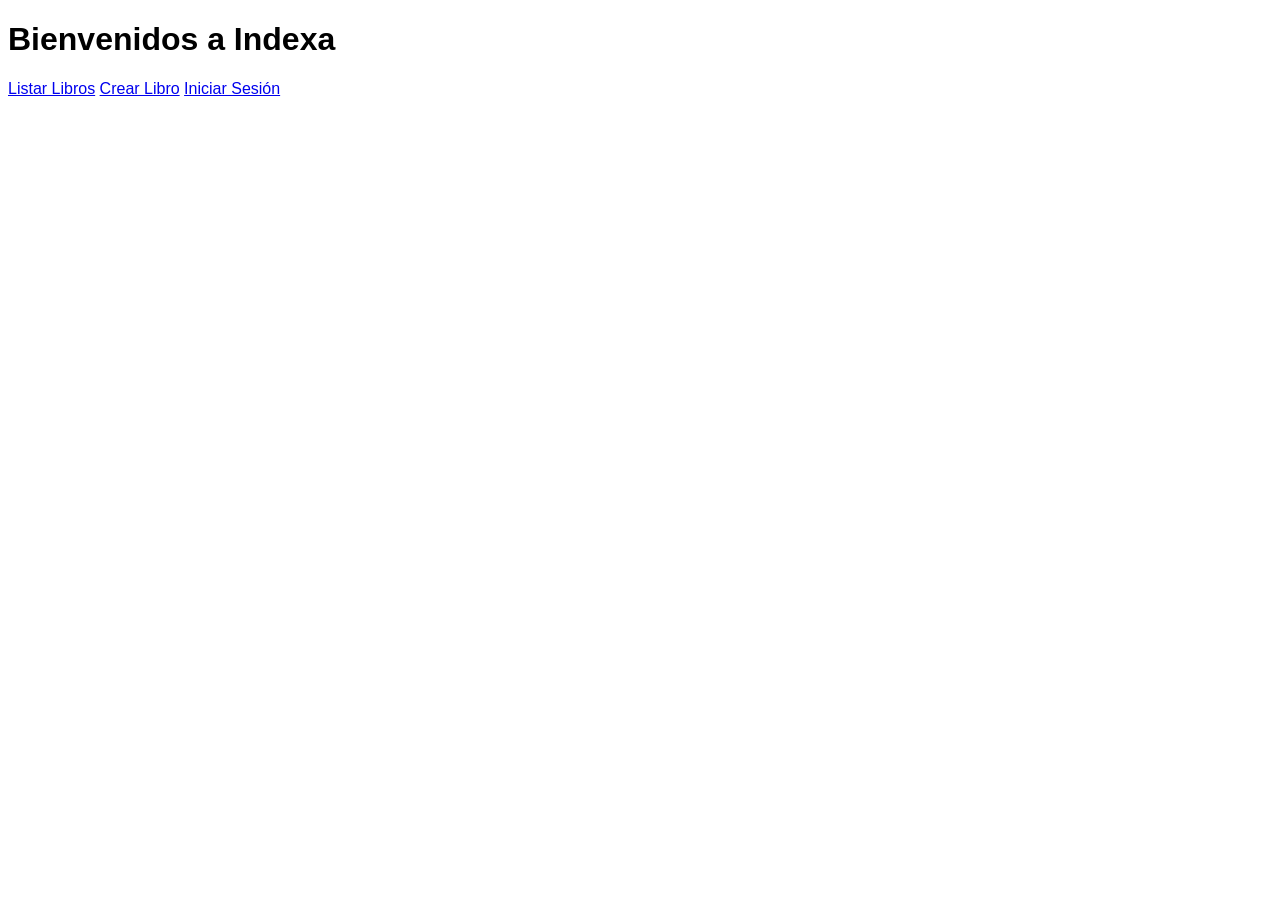
==== index.html @ 165e8159 "feat: :sparkles: Se agrega la funcionalidad de iniciar sesion" ====
<!doctype html>
<html lang="es">
  <head>
    <meta charset="UTF-8" />
    <meta name="viewport" content="width=device-width, initial-scale=1.0" />
    <link rel="stylesheet" href="css/main.css" />

    <title>Indexa</title>
  </head>
  <body>
    <h1>Bienvenidos a Indexa</h1>

    <a href="html/books.html">Listar Libros</a>
    <a href="html/create-books.html">Crear Libro</a>
    <a href="html/login.html">Iniciar Sesión</a>
  </body>
</html>
---- css/main.css ----
*,
**,
*::after,
*::before {
  margin: 0;
  padding: 0;
  box-sizing: border-box;
}

html {
  font-family: "Segoe UI", Tahoma, Geneva, Verdana, sans-serif;
  background: "#f5f5f5";
}
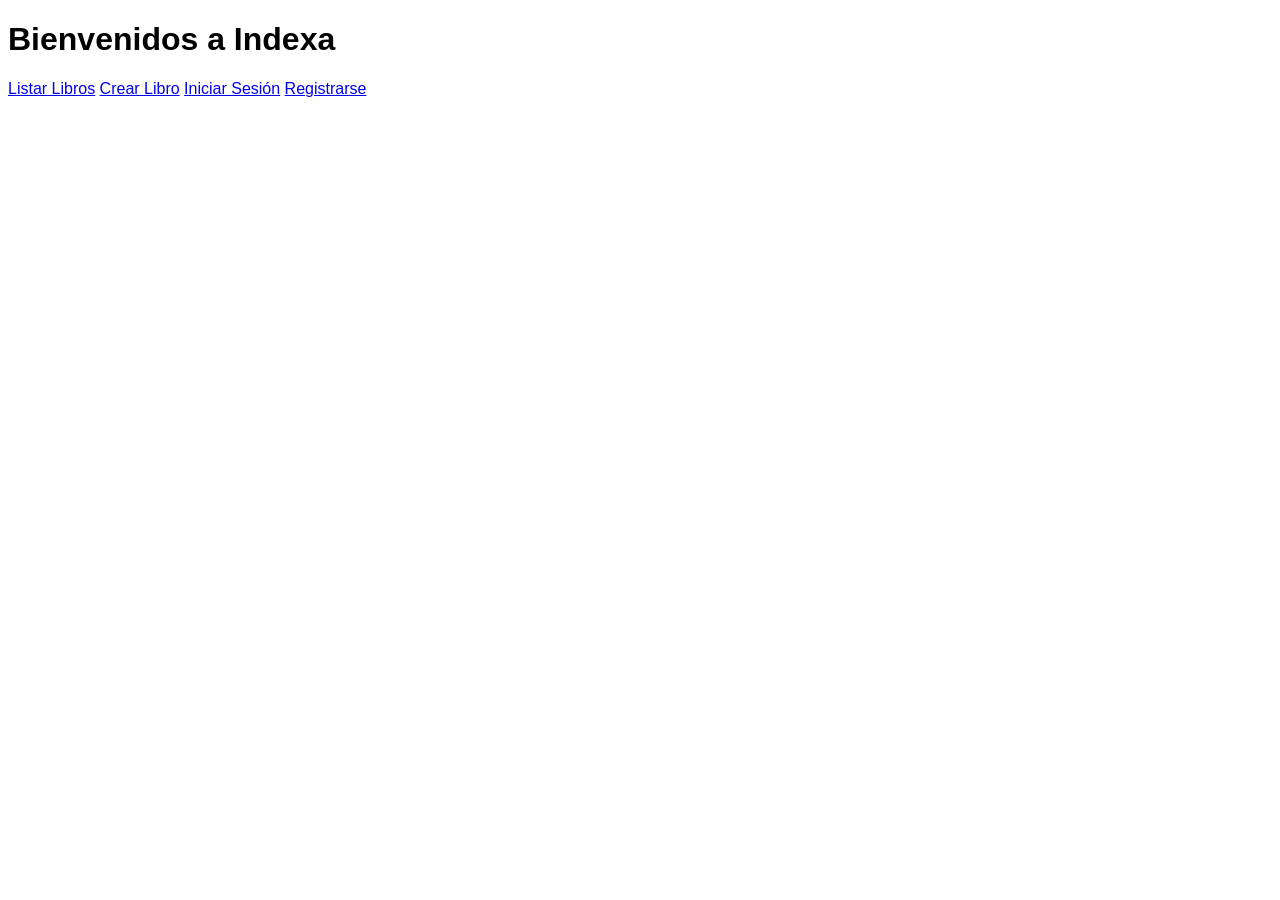
==== commit 91846ec2: "feat: :sparkles: Se agrega funcionalidad para registrar un usario. (#HU6)" ====
--- a/index.html
+++ b/index.html
@@ -13,5 +13,6 @@
     <a href="html/books.html">Listar Libros</a>
     <a href="html/create-books.html">Crear Libro</a>
     <a href="html/login.html">Iniciar Sesión</a>
+    <a href="html/register.html">Registrarse</a>
   </body>
 </html>
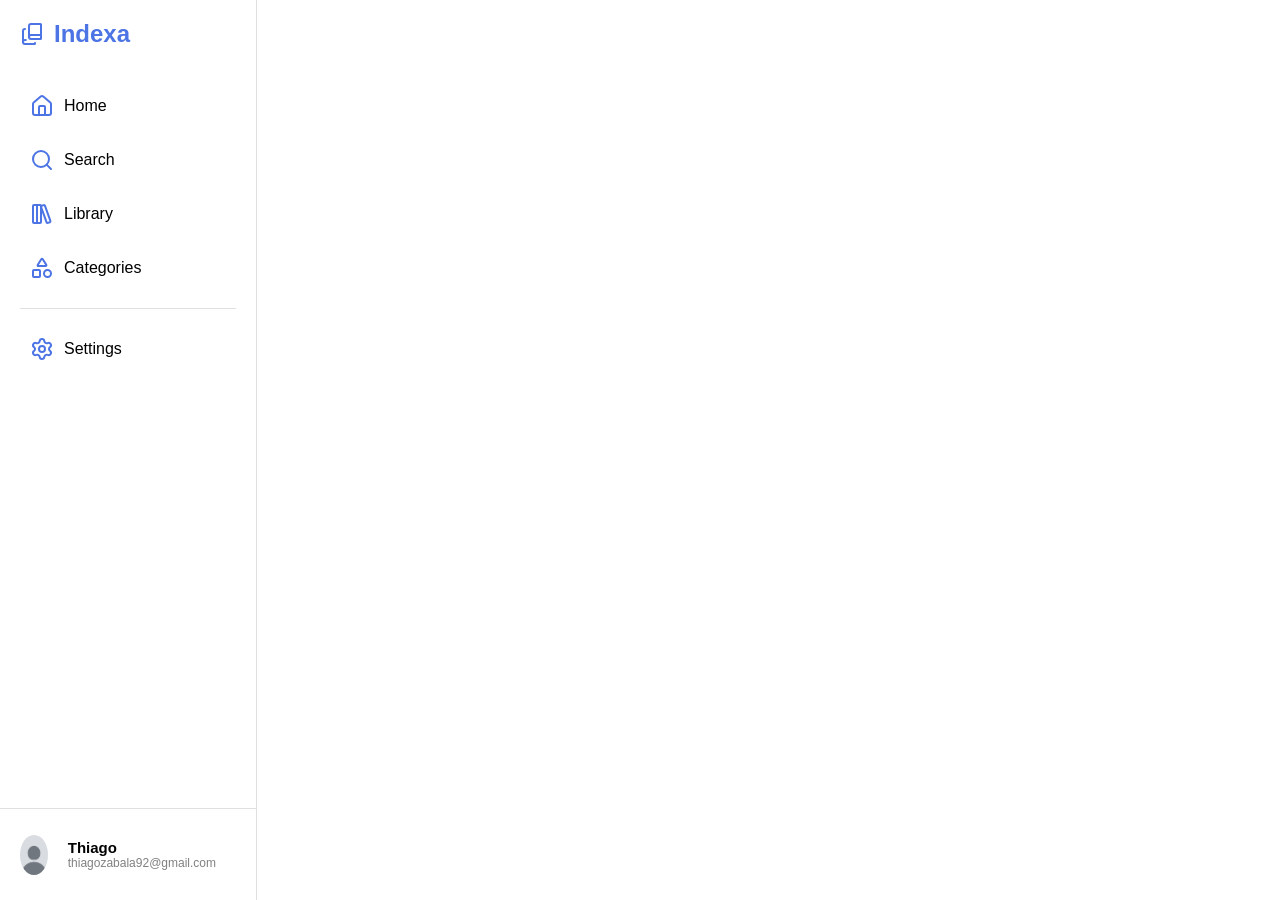
==== commit 0665c670: "feat: :sparkles: Se agarega boceto del sidebar" ====
--- a/index.html
+++ b/index.html
@@ -3,16 +3,63 @@
   <head>
     <meta charset="UTF-8" />
     <meta name="viewport" content="width=device-width, initial-scale=1.0" />
-    <link rel="stylesheet" href="css/main.css" />
+    <link rel="stylesheet" href="css/main.css"/>
+    <link rel="stylesheet" href="css/sidebar.css"/>
 
     <title>Indexa</title>
   </head>
   <body>
-    <h1>Bienvenidos a Indexa</h1>
+    
+    <aside>
+      <div class="topSider">
+        <div class="title">  
+          <svg xmlns="http://www.w3.org/2000/svg" width="24" height="24" viewBox="0 0 24 24" fill="none" stroke="currentColor" stroke-width="2" stroke-linecap="round" stroke-linejoin="round" class="lucide lucide-book-copy-icon lucide-book-copy"><path d="M5 7a2 2 0 0 0-2 2v11"/><path d="M5.803 18H5a2 2 0 0 0 0 4h9.5a.5.5 0 0 0 .5-.5V21"/><path d="M9 15V4a2 2 0 0 1 2-2h9.5a.5.5 0 0 1 .5.5v14a.5.5 0 0 1-.5.5H11a2 2 0 0 1 0-4h10"/></svg>    
+          <h2 id="mainTitle">Indexa</h2>
+        </div>
+        
+        <div class="sideButtons">
+          <ul>
+            <li>
+              <svg xmlns="http://www.w3.org/2000/svg" width="24" height="24" viewBox="0 0 24 24" fill="none" stroke="currentColor" stroke-width="2" stroke-linecap="round" stroke-linejoin="round" class="lucide lucide-house-icon lucide-house"><path d="M15 21v-8a1 1 0 0 0-1-1h-4a1 1 0 0 0-1 1v8"/><path d="M3 10a2 2 0 0 1 .709-1.528l7-6a2 2 0 0 1 2.582 0l7 6A2 2 0 0 1 21 10v9a2 2 0 0 1-2 2H5a2 2 0 0 1-2-2z"/></svg>
+              Home
+            </li>
+            <li>
+              <svg xmlns="http://www.w3.org/2000/svg" width="24" height="24" viewBox="0 0 24 24" fill="none" stroke="currentColor" stroke-width="2" stroke-linecap="round" stroke-linejoin="round" class="lucide lucide-search-icon lucide-search"><path d="m21 21-4.34-4.34"/><circle cx="11" cy="11" r="8"/></svg>
+              Search</li>
+            <li>
+              <svg xmlns="http://www.w3.org/2000/svg" width="24" height="24" viewBox="0 0 24 24" fill="none" stroke="currentColor" stroke-width="2" stroke-linecap="round" stroke-linejoin="round" class="lucide lucide-library-big-icon lucide-library-big"><rect width="8" height="18" x="3" y="3" rx="1"/><path d="M7 3v18"/><path d="M20.4 18.9c.2.5-.1 1.1-.6 1.3l-1.9.7c-.5.2-1.1-.1-1.3-.6L11.1 5.1c-.2-.5.1-1.1.6-1.3l1.9-.7c.5-.2 1.1.1 1.3.6Z"/></svg>
+              Library</li>
+            <li>
+              <svg xmlns="http://www.w3.org/2000/svg" width="24" height="24" viewBox="0 0 24 24" fill="none" stroke="currentColor" stroke-width="2" stroke-linecap="round" stroke-linejoin="round" class="lucide lucide-shapes-icon lucide-shapes"><path d="M8.3 10a.7.7 0 0 1-.626-1.079L11.4 3a.7.7 0 0 1 1.198-.043L16.3 8.9a.7.7 0 0 1-.572 1.1Z"/><rect x="3" y="14" width="7" height="7" rx="1"/><circle cx="17.5" cy="17.5" r="3.5"/></svg>
+              Categories</li>
+            <hr>
+            <li>
+              <svg xmlns="http://www.w3.org/2000/svg" width="24" height="24" viewBox="0 0 24 24" fill="none" stroke="currentColor" stroke-width="2" stroke-linecap="round" stroke-linejoin="round" class="lucide lucide-settings-icon lucide-settings"><path d="M9.671 4.136a2.34 2.34 0 0 1 4.659 0 2.34 2.34 0 0 0 3.319 1.915 2.34 2.34 0 0 1 2.33 4.033 2.34 2.34 0 0 0 0 3.831 2.34 2.34 0 0 1-2.33 4.033 2.34 2.34 0 0 0-3.319 1.915 2.34 2.34 0 0 1-4.659 0 2.34 2.34 0 0 0-3.32-1.915 2.34 2.34 0 0 1-2.33-4.033 2.34 2.34 0 0 0 0-3.831A2.34 2.34 0 0 1 6.35 6.051a2.34 2.34 0 0 0 3.319-1.915"/><circle cx="12" cy="12" r="3"/></svg>
+              Settings</li>
+          </ul>
+        </div>
+      </div>
 
+      <div class="userContainer">
+        <div class="userIcon">
+            <img src="img/defaultUserIcon.jpg" alt="avatar">
+        </div>
+        <div class="userData">
+          <p id="userDataName">Thiago</p>
+          <p id="userDataEmail">thiagozabala92@gmail.com</p>
+        </div>
+      </div>
+    </aside>
+
+
+<!--    <h1>Bienvenidos a Indexa</h1>
     <a href="html/books.html">Listar Libros</a>
     <a href="html/create-books.html">Crear Libro</a>
     <a href="html/login.html">Iniciar Sesión</a>
-    <a href="html/register.html">Registrarse</a>
-  </body>
-</html>
+    <href="html/register.html">Registrarse</href=> 
+    comando para comentarios abv. de teclado
+    alternar comentario de linea
+-->
+
+    </body>
+</html>
--- a/css/main.css
+++ b/css/main.css
@@ -7,6 +7,12 @@
   box-sizing: border-box;
 }
 
+body {
+  margin: 0;
+  padding: 0;
+  box-sizing: border-box;
+}
+
 html {
   font-family: "Segoe UI", Tahoma, Geneva, Verdana, sans-serif;
   background: "#f5f5f5";
--- a/css/sidebar.css
+++ b/css/sidebar.css
@@ -0,0 +1,117 @@
+aside{
+    display: flex;
+    flex-direction: column;
+    height: 100vh;
+    justify-content: space-between;
+    width: 20%; /* TODO: cambiar a segun el ancho total */
+    background-color: white;
+    border-right: 1px solid #e0e0e0;
+}
+
+svg{
+    stroke: #4c74e4;
+}
+
+.title{
+    display: flex;
+    align-items: center;
+    justify-content: left;
+    gap: 10px;
+}
+
+#mainTitle{
+    color: #4c74e4;
+}
+
+hr{
+    border: none;
+    border-top: 1px solid #e0e0e0;
+    width: 100%;
+}
+
+ul{
+    list-style-type: none;
+    padding: 0px;
+    display: flex;
+    flex-direction: column;
+    align-items: left;
+    justify-content: center;
+    gap: 10px;
+}
+
+li{
+    display: flex;
+    align-items: center;
+    justify-content: left;
+    border-radius: 10px;
+    gap: 10px;
+    padding: 10px;
+    transition: 0.2s;
+    font-weight: 500;
+}
+
+li:hover{
+    background-color: #F0F6FF;
+    cursor: pointer;
+    color: #4c74e4;
+}
+
+.topSider{
+    margin-inline: 20px;
+}
+
+.userContainer{
+    display: flex;
+    align-items: center;
+    justify-content: left;
+    border: none;
+    border-top:  1px solid #e0e0e0;
+    padding-inline: 20px;
+    padding-block: 10px;
+    transition: 0.2s;
+}
+
+.userContainer:hover{
+    background-color: #F0F6FF;
+    cursor: pointer;
+    color: #4c74e4;
+}
+.userContainer:hover .userData #userDataName{
+    color: #4c74e4;
+}
+
+.userIcon{
+    width: 40px;
+    height: 40px;
+    border-radius: 50%;
+    overflow: hidden; /* para asegurarnos de que la imagen no se salga del contenedor redondo */
+}
+
+.userIcon img{
+    width: 100%;
+    height: 100%;
+    object-fit: cover;
+}
+
+.userData{
+    display: flex;
+    flex-direction: column;
+    margin: 20px;
+}
+
+#userDataName{
+    color: black;
+    font-weight: bold;
+    font-size: 15px;
+    padding: 0px;
+    margin: 0px;
+    transition: 0.2s;
+}
+
+#userDataEmail{
+    color: grey;
+    font-size: 12px;
+    padding: 0px;
+    margin: 0px;
+    transition: 0.2s
+}
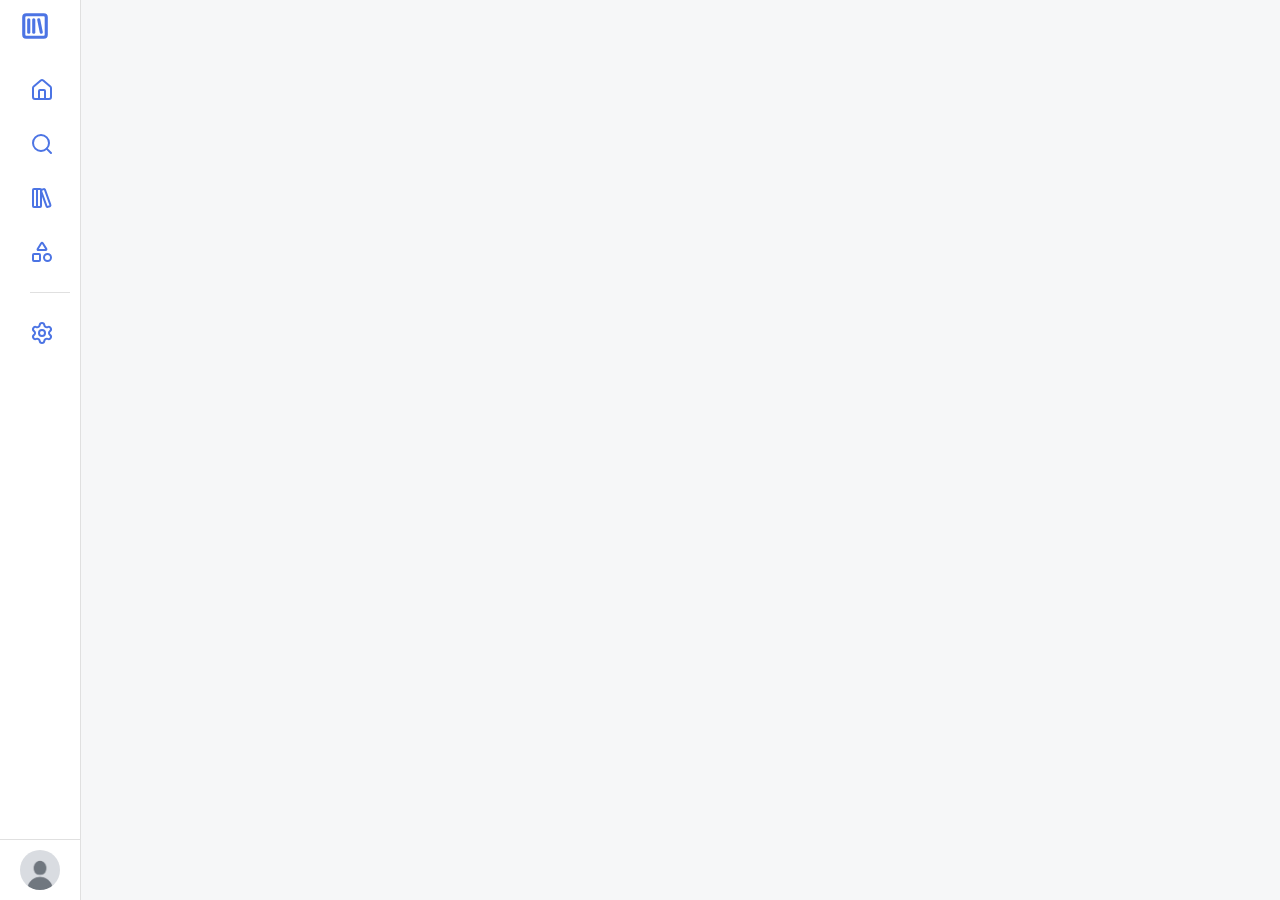
==== commit c432898a: "feat: :sparkles: Logica de Sidebar para mostrar/ocultar" ====
--- a/index.html
+++ b/index.html
@@ -13,31 +13,29 @@
     <aside>
       <div class="topSider">
         <div class="title">  
-          <svg xmlns="http://www.w3.org/2000/svg" width="24" height="24" viewBox="0 0 24 24" fill="none" stroke="currentColor" stroke-width="2" stroke-linecap="round" stroke-linejoin="round" class="lucide lucide-book-copy-icon lucide-book-copy"><path d="M5 7a2 2 0 0 0-2 2v11"/><path d="M5.803 18H5a2 2 0 0 0 0 4h9.5a.5.5 0 0 0 .5-.5V21"/><path d="M9 15V4a2 2 0 0 1 2-2h9.5a.5.5 0 0 1 .5.5v14a.5.5 0 0 1-.5.5H11a2 2 0 0 1 0-4h10"/></svg>    
+          <svg xmlns="http://www.w3.org/2000/svg" width="32" height="32" viewBox="0 0 24 24" fill="none" stroke="currentColor" stroke-width="2.5" stroke-linecap="round" stroke-linejoin="round" class="lucide lucide-square-library-icon lucide-square-library"><rect width="18" height="18" x="3" y="3" rx="2"/><path d="M7 7v10"/><path d="M11 7v10"/><path d="m15 7 2 10"/></svg>
           <h2 id="mainTitle">Indexa</h2>
         </div>
         
-        <div class="sideButtons">
-          <ul>
-            <li>
-              <svg xmlns="http://www.w3.org/2000/svg" width="24" height="24" viewBox="0 0 24 24" fill="none" stroke="currentColor" stroke-width="2" stroke-linecap="round" stroke-linejoin="round" class="lucide lucide-house-icon lucide-house"><path d="M15 21v-8a1 1 0 0 0-1-1h-4a1 1 0 0 0-1 1v8"/><path d="M3 10a2 2 0 0 1 .709-1.528l7-6a2 2 0 0 1 2.582 0l7 6A2 2 0 0 1 21 10v9a2 2 0 0 1-2 2H5a2 2 0 0 1-2-2z"/></svg>
-              Home
-            </li>
-            <li>
-              <svg xmlns="http://www.w3.org/2000/svg" width="24" height="24" viewBox="0 0 24 24" fill="none" stroke="currentColor" stroke-width="2" stroke-linecap="round" stroke-linejoin="round" class="lucide lucide-search-icon lucide-search"><path d="m21 21-4.34-4.34"/><circle cx="11" cy="11" r="8"/></svg>
-              Search</li>
-            <li>
-              <svg xmlns="http://www.w3.org/2000/svg" width="24" height="24" viewBox="0 0 24 24" fill="none" stroke="currentColor" stroke-width="2" stroke-linecap="round" stroke-linejoin="round" class="lucide lucide-library-big-icon lucide-library-big"><rect width="8" height="18" x="3" y="3" rx="1"/><path d="M7 3v18"/><path d="M20.4 18.9c.2.5-.1 1.1-.6 1.3l-1.9.7c-.5.2-1.1-.1-1.3-.6L11.1 5.1c-.2-.5.1-1.1.6-1.3l1.9-.7c.5-.2 1.1.1 1.3.6Z"/></svg>
-              Library</li>
-            <li>
-              <svg xmlns="http://www.w3.org/2000/svg" width="24" height="24" viewBox="0 0 24 24" fill="none" stroke="currentColor" stroke-width="2" stroke-linecap="round" stroke-linejoin="round" class="lucide lucide-shapes-icon lucide-shapes"><path d="M8.3 10a.7.7 0 0 1-.626-1.079L11.4 3a.7.7 0 0 1 1.198-.043L16.3 8.9a.7.7 0 0 1-.572 1.1Z"/><rect x="3" y="14" width="7" height="7" rx="1"/><circle cx="17.5" cy="17.5" r="3.5"/></svg>
-              Categories</li>
-            <hr>
-            <li>
-              <svg xmlns="http://www.w3.org/2000/svg" width="24" height="24" viewBox="0 0 24 24" fill="none" stroke="currentColor" stroke-width="2" stroke-linecap="round" stroke-linejoin="round" class="lucide lucide-settings-icon lucide-settings"><path d="M9.671 4.136a2.34 2.34 0 0 1 4.659 0 2.34 2.34 0 0 0 3.319 1.915 2.34 2.34 0 0 1 2.33 4.033 2.34 2.34 0 0 0 0 3.831 2.34 2.34 0 0 1-2.33 4.033 2.34 2.34 0 0 0-3.319 1.915 2.34 2.34 0 0 1-4.659 0 2.34 2.34 0 0 0-3.32-1.915 2.34 2.34 0 0 1-2.33-4.033 2.34 2.34 0 0 0 0-3.831A2.34 2.34 0 0 1 6.35 6.051a2.34 2.34 0 0 0 3.319-1.915"/><circle cx="12" cy="12" r="3"/></svg>
-              Settings</li>
-          </ul>
-        </div>
+        <ul>
+          <li id="homeButton">
+            <svg xmlns="http://www.w3.org/2000/svg" width="24" height="24" viewBox="0 0 24 24" fill="none" stroke="currentColor" stroke-width="2" stroke-linecap="round" stroke-linejoin="round" class="lucide lucide-house-icon lucide-house"><path d="M15 21v-8a1 1 0 0 0-1-1h-4a1 1 0 0 0-1 1v8"/><path d="M3 10a2 2 0 0 1 .709-1.528l7-6a2 2 0 0 1 2.582 0l7 6A2 2 0 0 1 21 10v9a2 2 0 0 1-2 2H5a2 2 0 0 1-2-2z"/></svg>
+            <p>Home</p>
+          </li>
+          <li id="searchButton">
+            <svg xmlns="http://www.w3.org/2000/svg" width="24" height="24" viewBox="0 0 24 24" fill="none" stroke="currentColor" stroke-width="2" stroke-linecap="round" stroke-linejoin="round" class="lucide lucide-search-icon lucide-search"><path d="m21 21-4.34-4.34"/><circle cx="11" cy="11" r="8"/></svg>
+            <p>Search</p></li>
+          <li id="libraryButton">
+            <svg xmlns="http://www.w3.org/2000/svg" width="24" height="24" viewBox="0 0 24 24" fill="none" stroke="currentColor" stroke-width="2" stroke-linecap="round" stroke-linejoin="round" class="lucide lucide-library-big-icon lucide-library-big"><rect width="8" height="18" x="3" y="3" rx="1"/><path d="M7 3v18"/><path d="M20.4 18.9c.2.5-.1 1.1-.6 1.3l-1.9.7c-.5.2-1.1-.1-1.3-.6L11.1 5.1c-.2-.5.1-1.1.6-1.3l1.9-.7c.5-.2 1.1.1 1.3.6Z"/></svg>
+            <p>Library</p></li>
+          <li id="groupsButton">
+            <svg xmlns="http://www.w3.org/2000/svg" width="24" height="24" viewBox="0 0 24 24" fill="none" stroke="currentColor" stroke-width="2" stroke-linecap="round" stroke-linejoin="round" class="lucide lucide-shapes-icon lucide-shapes"><path d="M8.3 10a.7.7 0 0 1-.626-1.079L11.4 3a.7.7 0 0 1 1.198-.043L16.3 8.9a.7.7 0 0 1-.572 1.1Z"/><rect x="3" y="14" width="7" height="7" rx="1"/><circle cx="17.5" cy="17.5" r="3.5"/></svg>
+            <p>Categories</p></li>
+          <hr>
+          <li id="settingsButton">
+            <svg xmlns="http://www.w3.org/2000/svg" width="24" height="24" viewBox="0 0 24 24" fill="none" stroke="currentColor" stroke-width="2" stroke-linecap="round" stroke-linejoin="round" class="lucide lucide-settings-icon lucide-settings"><path d="M9.671 4.136a2.34 2.34 0 0 1 4.659 0 2.34 2.34 0 0 0 3.319 1.915 2.34 2.34 0 0 1 2.33 4.033 2.34 2.34 0 0 0 0 3.831 2.34 2.34 0 0 1-2.33 4.033 2.34 2.34 0 0 0-3.319 1.915 2.34 2.34 0 0 1-4.659 0 2.34 2.34 0 0 0-3.32-1.915 2.34 2.34 0 0 1-2.33-4.033 2.34 2.34 0 0 0 0-3.831A2.34 2.34 0 0 1 6.35 6.051a2.34 2.34 0 0 0 3.319-1.915"/><circle cx="12" cy="12" r="3"/></svg>
+            <p>Settings</p></li>
+        </ul>
       </div>
 
       <div class="userContainer">
@@ -51,15 +49,7 @@
       </div>
     </aside>
 
-
-<!--    <h1>Bienvenidos a Indexa</h1>
-    <a href="html/books.html">Listar Libros</a>
-    <a href="html/create-books.html">Crear Libro</a>
-    <a href="html/login.html">Iniciar Sesión</a>
-    <href="html/register.html">Registrarse</href=> 
-    comando para comentarios abv. de teclado
-    alternar comentario de linea
--->
-
+    <script src="js/utils.js"></script>
+    <script src="js/sidebar.js"></script>
     </body>
 </html>
--- a/css/main.css
+++ b/css/main.css
@@ -7,13 +7,55 @@
   box-sizing: border-box;
 }
 
+:root {
+  --background-color: #f6f7f8;
+  --border-color: #e2e8f0;
+  --color-dark: #0f172a;
+  --color-grey: #758192;
+  --color-link: #3b82f6;
+  --color-primary: #137fec;
+  --color-primary-hover: #0f6cd9;
+
+  --color-error: #dc2626;
+  --color-success: #16a34a;
+}
+
 body {
   margin: 0;
   padding: 0;
   box-sizing: border-box;
+  font-family: "Inter", sans-serif;
+
+  background-color: var(--background-color);
+  min-height: 100vh;
 }
 
-html {
-  font-family: "Segoe UI", Tahoma, Geneva, Verdana, sans-serif;
-  background: "#f5f5f5";
+.mainLoader {
+  position: absolute;
+  top: 0; 
+  left: 0;
+  width: 100%;
+  height: 100%;
+  display: flex;
+  justify-content: center;
+  align-items: center;
+  background-color: rgba(255, 255, 255, 0.8);
+  z-index: 9999;
+
+  color: var(--color-primary);
 }
+
+.mainLoader svg {
+  width: 3rem;
+  height: 3rem;
+  animation: spin 1s linear infinite;
+}
+
+@keyframes spin {
+  from {
+    transform: rotate(0deg);
+  }
+  to {
+    transform: rotate(360deg);
+  }
+}
--- a/css/sidebar.css
+++ b/css/sidebar.css
@@ -2,25 +2,71 @@
     display: flex;
     flex-direction: column;
     height: 100vh;
+    width: 80px;
     justify-content: space-between;
-    width: 20%; /* TODO: cambiar a segun el ancho total */
     background-color: white;
     border-right: 1px solid #e0e0e0;
+    transition: 0.2s;
+}
+
+aside:hover{
+    width: 260px; 
+}
+
+.topSider{
+    margin: 0 20px;
+    display: flex;
+    flex-direction: column;
+    align-items: left;
+    justify-content: center;
 }
 
 svg{
     stroke: #4c74e4;
+    width: 24px;
+    height: 24px;
 }
 
 .title{
+    margin: 0;
+    padding: 0;
     display: flex;
     align-items: center;
+    justify-content: center;
+    gap: 10px;
+}
+
+aside:hover .title{
     justify-content: left;
-    gap: 10px;
+}
+
+.title svg {
+    width: 32px;
+    height: 32px;
 }
 
 #mainTitle{
     color: #4c74e4;
+    font-size: 0.01px;
+    width: 0px;
+    transition: 0.2s;
+}
+
+aside:hover #mainTitle{
+    font-size: 24px;
+}
+
+aside p{
+    margin: 0px;
+    font-size: 0.01px;
+    padding: 0px;
+    width: 0px;
+    transition: 0.2s;
+}
+
+aside:hover p{
+    font-size: 16px;
+    width: 100px;
 }
 
 hr{
@@ -30,24 +76,30 @@
 }
 
 ul{
-    list-style-type: none;
-    padding: 0px;
     display: flex;
     flex-direction: column;
     align-items: left;
     justify-content: center;
+    width: 100%;
+    list-style-type: none;
+    padding: 0px 10px;
     gap: 10px;
 }
 
 li{
+    width: 100%;
     display: flex;
     align-items: center;
     justify-content: left;
     border-radius: 10px;
     gap: 10px;
-    padding: 10px;
+    padding: 10px 0 10px;
     transition: 0.2s;
     font-weight: 500;
+}
+
+aside:hover li{
+    justify-content: left;
 }
 
 li:hover{
@@ -56,9 +108,10 @@
     color: #4c74e4;
 }
 
-.topSider{
-    margin-inline: 20px;
+.title{
+    margin-block: 10px;
 }
+
 
 .userContainer{
     display: flex;
@@ -84,8 +137,12 @@
     width: 40px;
     height: 40px;
     border-radius: 50%;
-    overflow: hidden; /* para asegurarnos de que la imagen no se salga del contenedor redondo */
+    overflow: hidden;
+    min-width: 40px;
+    min-height: 40px;
+    flex-shrink: 0;
 }
+
 
 .userIcon img{
     width: 100%;
@@ -97,21 +154,28 @@
     display: flex;
     flex-direction: column;
     margin: 20px;
+    transition: 0.2s;
 }
 
 #userDataName{
     color: black;
     font-weight: bold;
-    font-size: 15px;
+    font-size: 0.01px;
     padding: 0px;
     margin: 0px;
     transition: 0.2s;
 }
+aside:hover #userDataName{
+    font-size: 15px;
+}
 
 #userDataEmail{
     color: grey;
-    font-size: 12px;
+    font-size: 0.01px;
     padding: 0px;
     margin: 0px;
     transition: 0.2s
+}
+aside:hover #userDataEmail{
+    font-size: 12px;
 }
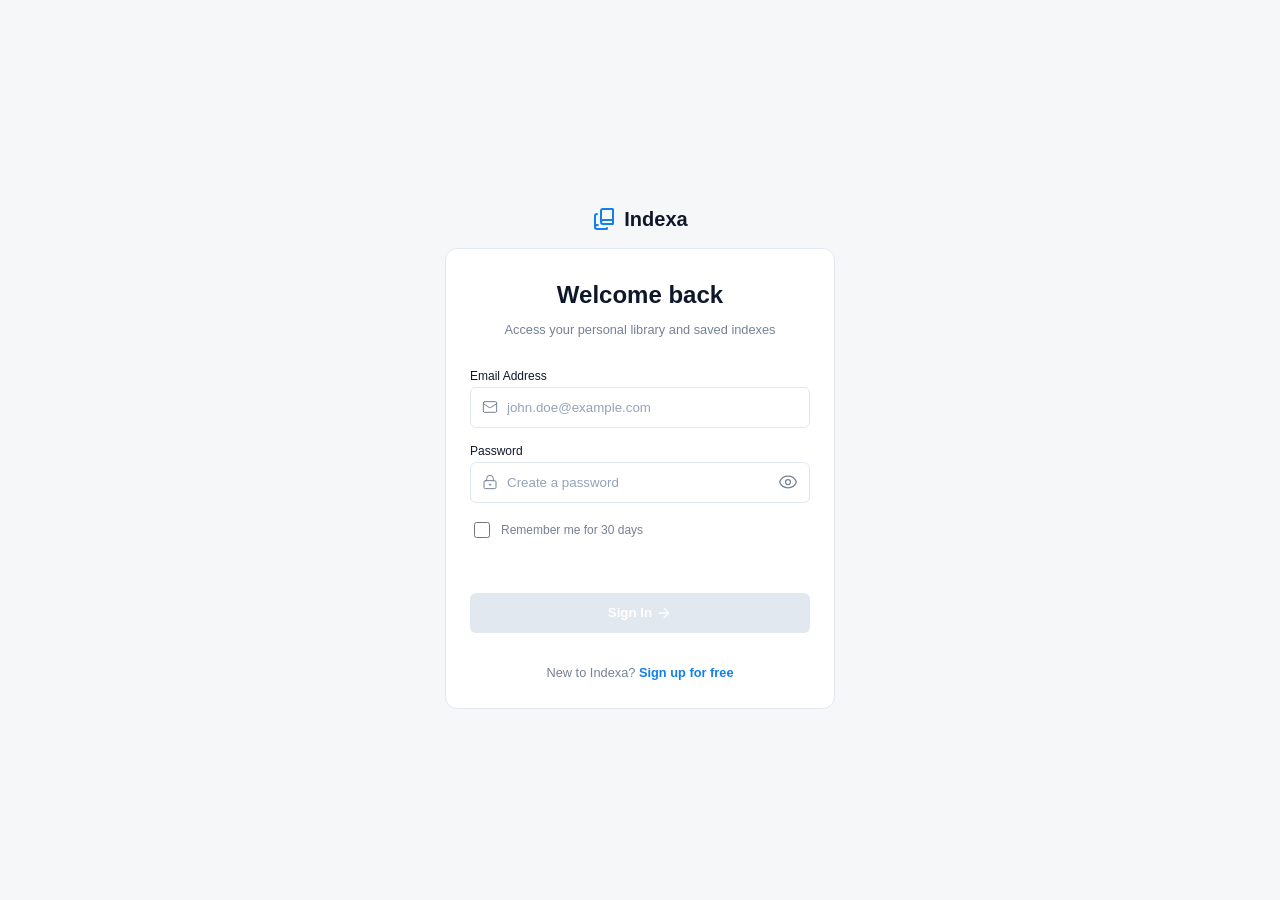
==== commit 65f32106: "refactor: ⚡ mejorado logica para validacion de sesion activa" ====
--- a/index.html
+++ b/index.html
@@ -43,13 +43,15 @@
             <img src="img/defaultUserIcon.jpg" alt="avatar">
         </div>
         <div class="userData">
-          <p id="userDataName">Thiago</p>
-          <p id="userDataEmail">thiagozabala92@gmail.com</p>
+          <p id="userDataName"></p>
+          <p id="userDataEmail"></p>
         </div>
       </div>
     </aside>
 
     <script src="js/utils.js"></script>
     <script src="js/sidebar.js"></script>
+    <script src="js/spinner.js"></script>
+    <script src="js/index.js"></script>
     </body>
 </html>
